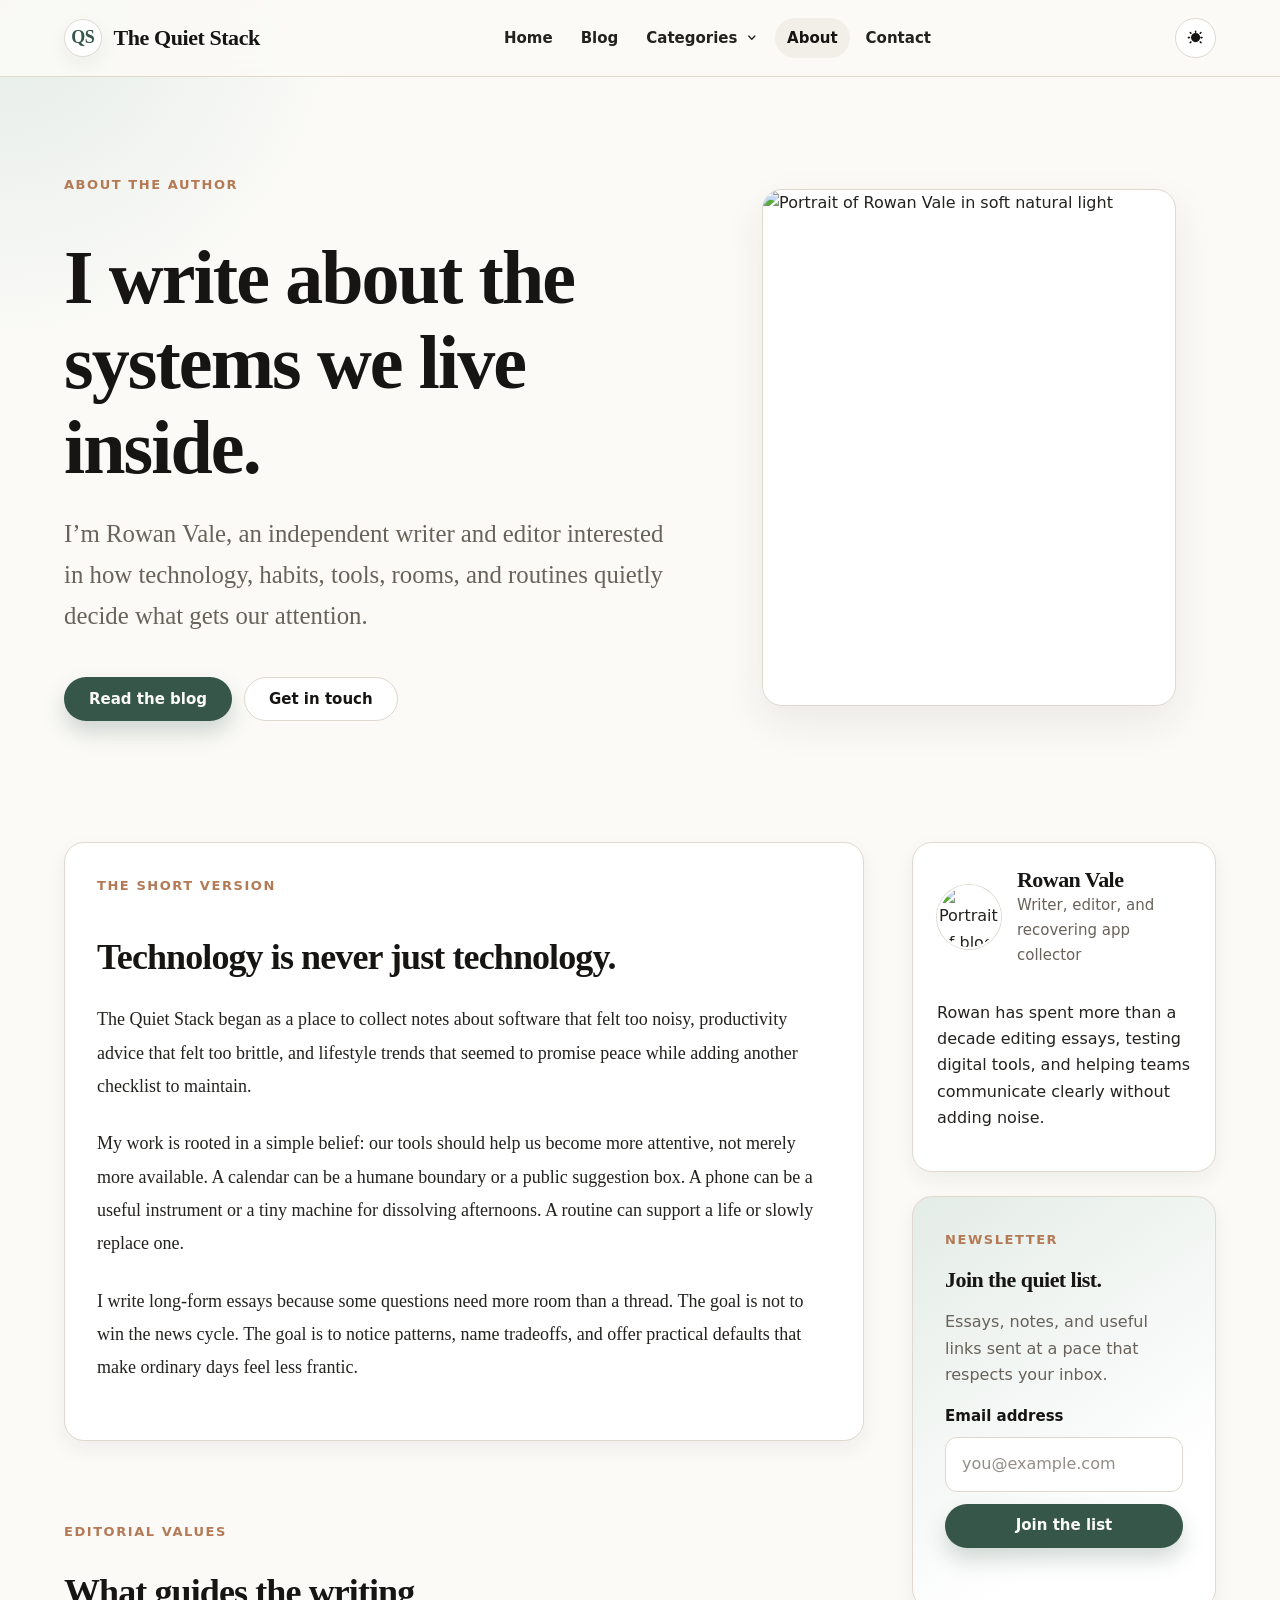
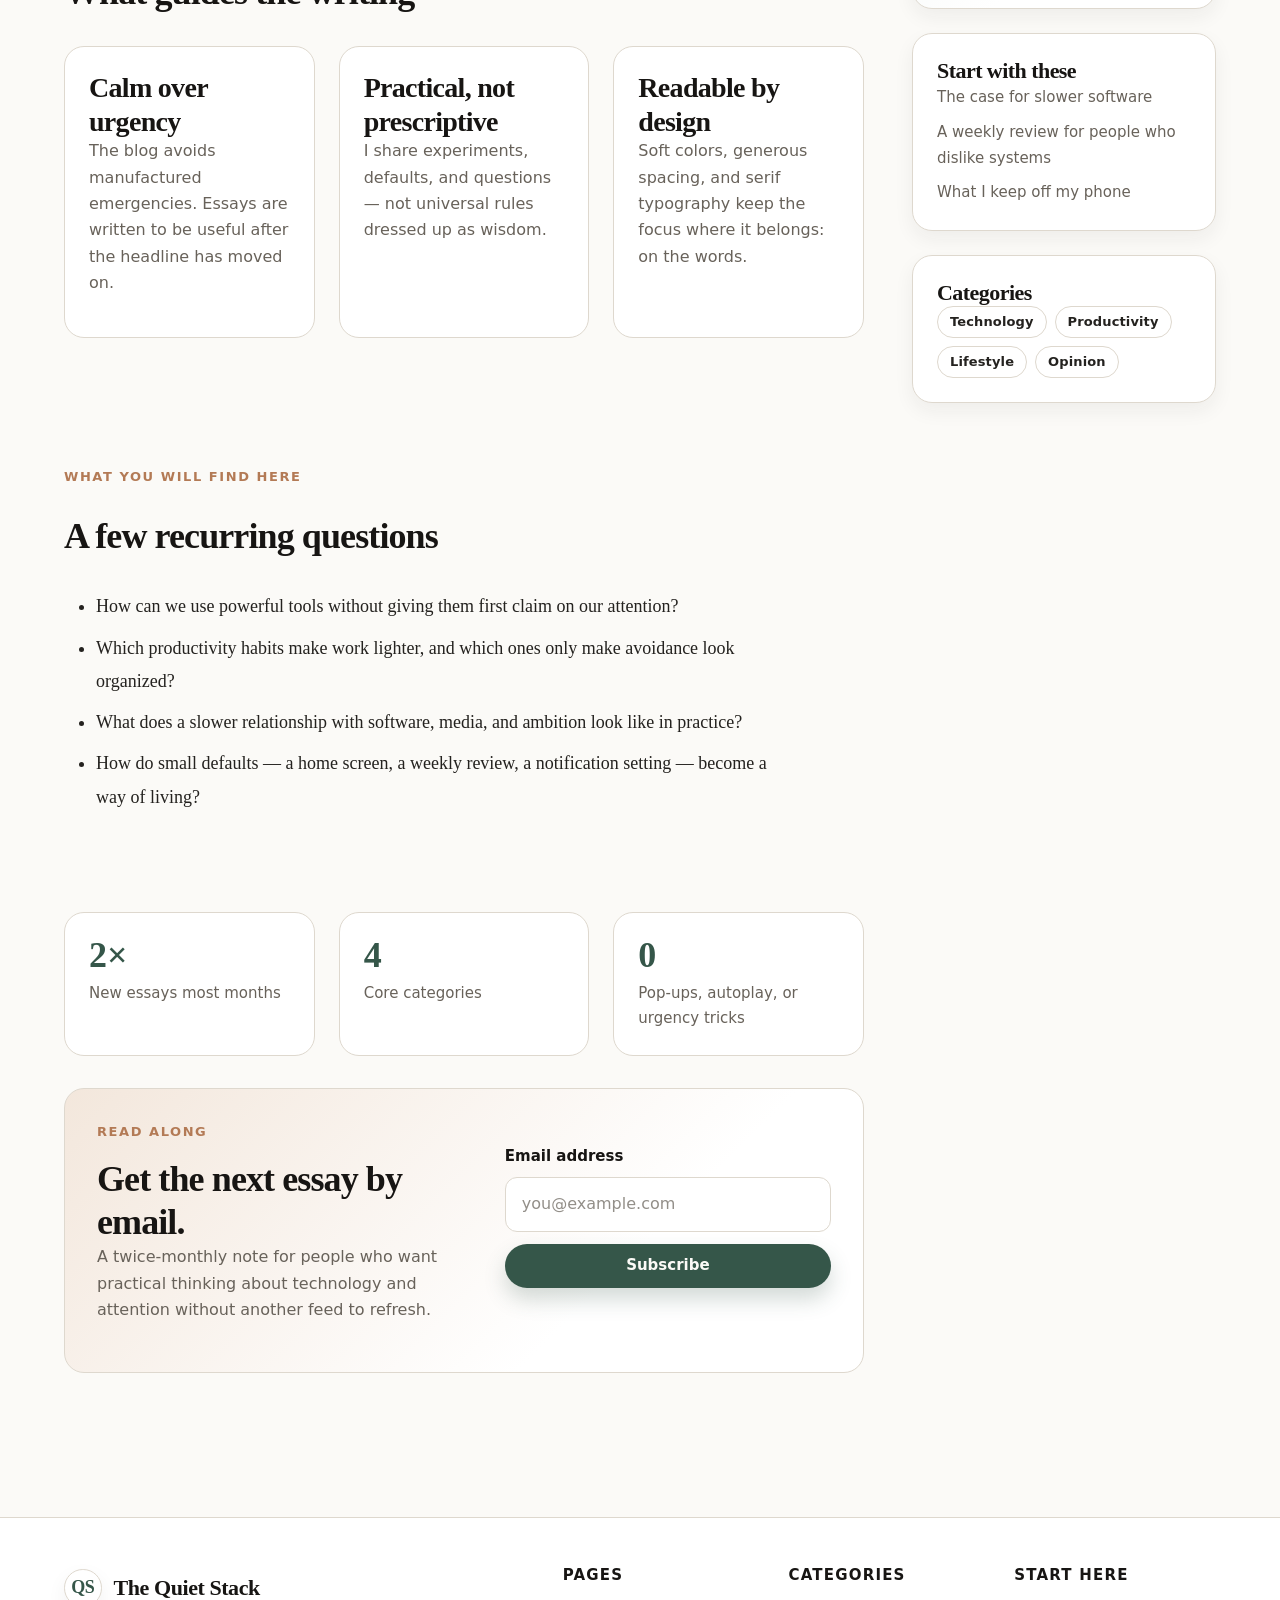
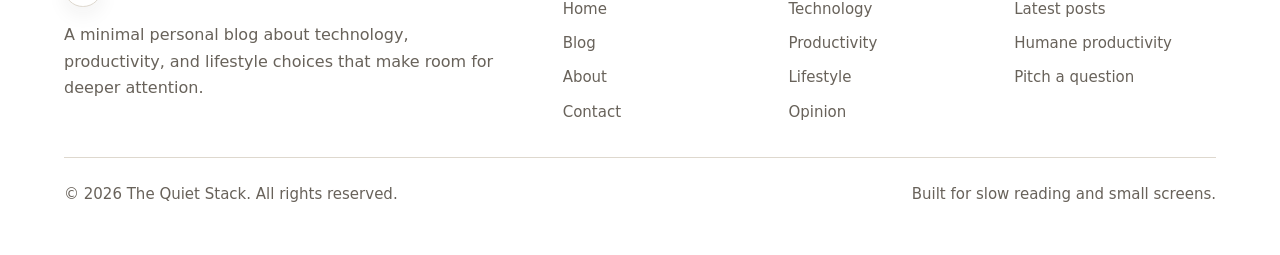
==== about.html @ f2ced1a9 "Generate site via Klar (6 files)" ====
<!DOCTYPE html>
<html lang="en">
<head>
  <meta charset="utf-8">
  <meta name="viewport" content="width=device-width, initial-scale=1">
  <title>About — The Quiet Stack</title>
  <meta name="description" content="Meet Rowan Vale, the writer behind The Quiet Stack, a personal blog about calm technology, humane productivity, and intentional living.">
  <link rel="stylesheet" href="/style.css">
  <script src="/script.js" defer></script>
</head>
<body>
  <a class="skip-link" href="#main">Skip to main content</a>

  <header class="site-header">
    <div class="header-inner">
      <a class="site-brand" href="index.html" aria-label="The Quiet Stack home">
        <span class="brand-mark" aria-hidden="true">QS</span>
        <span>The Quiet Stack</span>
      </a>

      <nav class="site-nav" id="site-nav" aria-label="Primary navigation">
        <ul class="nav-list">
          <li><a class="nav-link" href="index.html">Home</a></li>
          <li><a class="nav-link" href="blog.html">Blog</a></li>
          <li class="dropdown">
            <button class="dropdown-toggle" type="button" aria-expanded="false" aria-controls="categories-menu" data-dropdown-toggle>
              Categories
              <svg class="dropdown-icon" viewBox="0 0 20 20" aria-hidden="true">
                <path d="M5.5 7.5 10 12l4.5-4.5" fill="none" stroke="currentColor" stroke-width="2" stroke-linecap="round" stroke-linejoin="round"></path>
              </svg>
            </button>
            <ul class="dropdown-menu" id="categories-menu" hidden>
              <li><a href="blog.html?category=technology">Technology</a></li>
              <li><a href="blog.html?category=productivity">Productivity</a></li>
              <li><a href="blog.html?category=lifestyle">Lifestyle</a></li>
              <li><a href="blog.html?category=opinion">Opinion</a></li>
            </ul>
          </li>
          <li><a class="nav-link" href="about.html" aria-current="page">About</a></li>
          <li><a class="nav-link" href="contact.html">Contact</a></li>
        </ul>
      </nav>

      <div class="header-actions">
        <button class="theme-toggle" type="button" aria-label="Toggle dark theme" data-theme-toggle>
          <svg viewBox="0 0 24 24" aria-hidden="true">
            <path d="M12 3a1 1 0 0 1 1 1v1.25a1 1 0 1 1-2 0V4a1 1 0 0 1 1-1Zm0 14.75a5.75 5.75 0 1 0 0-11.5 5.75 5.75 0 0 0 0 11.5Zm8-6.75a1 1 0 0 1 1 1 1 1 0 0 1-1 1h-1.25a1 1 0 1 1 0-2H20ZM5.25 12a1 1 0 0 1-1 1H3a1 1 0 1 1 0-2h1.25a1 1 0 0 1 1 1Zm12.78-7.03a1 1 0 0 1 1.41 1.41l-.88.89a1 1 0 0 1-1.42-1.42l.89-.88ZM6.86 16.73a1 1 0 0 1 0 1.42l-.89.88a1 1 0 0 1-1.41-1.41l.88-.89a1 1 0 0 1 1.42 0Zm12.58.89a1 1 0 0 1-1.41 1.41l-.89-.88a1 1 0 0 1 1.42-1.42l.88.89ZM5.97 4.97l.89.88a1 1 0 0 1-1.42 1.42l-.88-.89a1 1 0 0 1 1.41-1.41Z" fill="currentColor"></path>
          </svg>
        </button>
        <button class="menu-toggle" type="button" aria-label="Open navigation menu" aria-controls="site-nav" aria-expanded="false" data-menu-toggle>
          <svg viewBox="0 0 24 24" aria-hidden="true">
            <path d="M4 7h16M4 12h16M4 17h16" fill="none" stroke="currentColor" stroke-width="2" stroke-linecap="round"></path>
          </svg>
        </button>
      </div>
    </div>
  </header>

  <main id="main">
    <section class="hero">
      <div class="container hero-grid">
        <div class="hero-content">
          <p class="eyebrow">About the author</p>
          <h1>I write about the systems we live inside.</h1>
          <p class="lede">I’m Rowan Vale, an independent writer and editor interested in how technology, habits, tools, rooms, and routines quietly decide what gets our attention.</p>
          <div class="hero-actions">
            <a class="btn btn-primary" href="blog.html">Read the blog</a>
            <a class="btn btn-secondary" href="contact.html">Get in touch</a>
          </div>
        </div>

        <figure class="about-portrait">
          <img src="https://images.unsplash.com/photo-1500648767791-00dcc994a43e?auto=format&fit=crop&w=900&q=80" alt="Portrait of Rowan Vale in soft natural light">
        </figure>
      </div>
    </section>

    <section class="section">
      <div class="container layout-with-sidebar">
        <div class="content-stack">
          <article class="featured-article">
            <p class="section-eyebrow">The short version</p>
            <h2>Technology is never just technology.</h2>
            <div class="article-body">
              <p>The Quiet Stack began as a place to collect notes about software that felt too noisy, productivity advice that felt too brittle, and lifestyle trends that seemed to promise peace while adding another checklist to maintain.</p>
              <p>My work is rooted in a simple belief: our tools should help us become more attentive, not merely more available. A calendar can be a humane boundary or a public suggestion box. A phone can be a useful instrument or a tiny machine for dissolving afternoons. A routine can support a life or slowly replace one.</p>
              <p>I write long-form essays because some questions need more room than a thread. The goal is not to win the news cycle. The goal is to notice patterns, name tradeoffs, and offer practical defaults that make ordinary days feel less frantic.</p>
            </div>
          </article>

          <section class="section" aria-labelledby="values-title">
            <div class="section-header">
              <p class="section-eyebrow">Editorial values</p>
              <h2 id="values-title">What guides the writing</h2>
            </div>

            <div class="values-grid">
              <article class="value-card">
                <h3>Calm over urgency</h3>
                <p class="muted">The blog avoids manufactured emergencies. Essays are written to be useful after the headline has moved on.</p>
              </article>

              <article class="value-card">
                <h3>Practical, not prescriptive</h3>
                <p class="muted">I share experiments, defaults, and questions — not universal rules dressed up as wisdom.</p>
              </article>

              <article class="value-card">
                <h3>Readable by design</h3>
                <p class="muted">Soft colors, generous spacing, and serif typography keep the focus where it belongs: on the words.</p>
              </article>
            </div>
          </section>

          <section class="section" aria-labelledby="topics-title">
            <div class="section-header">
              <p class="section-eyebrow">What you will find here</p>
              <h2 id="topics-title">A few recurring questions</h2>
            </div>

            <div class="prose">
              <ul>
                <li>How can we use powerful tools without giving them first claim on our attention?</li>
                <li>Which productivity habits make work lighter, and which ones only make avoidance look organized?</li>
                <li>What does a slower relationship with software, media, and ambition look like in practice?</li>
                <li>How do small defaults — a home screen, a weekly review, a notification setting — become a way of living?</li>
              </ul>
            </div>
          </section>

          <section class="stats-grid" aria-label="Blog statistics">
            <article class="stat-card">
              <div class="stat-number">2×</div>
              <p class="stat-label">New essays most months</p>
            </article>
            <article class="stat-card">
              <div class="stat-number">4</div>
              <p class="stat-label">Core categories</p>
            </article>
            <article class="stat-card">
              <div class="stat-number">0</div>
              <p class="stat-label">Pop-ups, autoplay, or urgency tricks</p>
            </article>
          </section>

          <section class="newsletter-inline" aria-labelledby="about-newsletter-title">
            <div>
              <p class="section-eyebrow">Read along</p>
              <h2 id="about-newsletter-title">Get the next essay by email.</h2>
              <p class="muted">A twice-monthly note for people who want practical thinking about technology and attention without another feed to refresh.</p>
            </div>
            <form class="newsletter-form" data-newsletter-form>
              <div class="form-field">
                <label for="about-email">Email address</label>
                <input id="about-email" name="email" type="email" autocomplete="email" placeholder="you@example.com" required>
              </div>
              <button class="btn btn-primary" type="submit">Subscribe</button>
              <p class="form-status" role="status" aria-live="polite"></p>
            </form>
          </section>
        </div>

        <aside class="sidebar" aria-label="About sidebar">
          <section class="author-card" aria-labelledby="author-title">
            <div class="author-profile">
              <img class="author-avatar" src="https://images.unsplash.com/photo-1500648767791-00dcc994a43e?auto=format&fit=crop&w=240&q=80" alt="Portrait of blog author Rowan Vale">
              <div>
                <h2 class="author-name" id="author-title">Rowan Vale</h2>
                <p class="author-role">Writer, editor, and recovering app collector</p>
              </div>
            </div>
            <p>Rowan has spent more than a decade editing essays, testing digital tools, and helping teams communicate clearly without adding noise.</p>
          </section>

          <section class="newsletter-card prominent" aria-labelledby="sidebar-newsletter-title">
            <p class="section-eyebrow">Newsletter</p>
            <h2 id="sidebar-newsletter-title">Join the quiet list.</h2>
            <p class="muted">Essays, notes, and useful links sent at a pace that respects your inbox.</p>
            <form class="newsletter-form" data-newsletter-form>
              <div class="form-field">
                <label for="sidebar-email">Email address</label>
                <input id="sidebar-email" name="email" type="email" autocomplete="email" placeholder="you@example.com" required>
              </div>
              <button class="btn btn-primary" type="submit">Join the list</button>
              <p class="form-status" role="status" aria-live="polite"></p>
            </form>
          </section>

          <section class="sidebar-card" aria-labelledby="start-title">
            <h2 id="start-title">Start with these</h2>
            <ul class="footer-list">
              <li><a href="blog.html?category=technology">The case for slower software</a></li>
              <li><a href="blog.html?category=productivity">A weekly review for people who dislike systems</a></li>
              <li><a href="blog.html?category=lifestyle">What I keep off my phone</a></li>
            </ul>
          </section>

          <section class="sidebar-card" aria-labelledby="categories-title">
            <h2 id="categories-title">Categories</h2>
            <ul class="category-list">
              <li><a class="category-pill" href="blog.html?category=technology">Technology</a></li>
              <li><a class="category-pill" href="blog.html?category=productivity">Productivity</a></li>
              <li><a class="category-pill" href="blog.html?category=lifestyle">Lifestyle</a></li>
              <li><a class="category-pill" href="blog.html?category=opinion">Opinion</a></li>
            </ul>
          </section>
        </aside>
      </div>
    </section>
  </main>

  <footer class="site-footer">
    <div class="footer-inner">
      <div class="footer-brand">
        <a class="site-brand" href="index.html">
          <span class="brand-mark" aria-hidden="true">QS</span>
          <span>The Quiet Stack</span>
        </a>
        <p>A minimal personal blog about technology, productivity, and lifestyle choices that make room for deeper attention.</p>
      </div>

      <div class="footer-columns">
        <section class="footer-column" aria-labelledby="footer-pages">
          <h2 id="footer-pages">Pages</h2>
          <ul class="footer-list">
            <li><a href="index.html">Home</a></li>
            <li><a href="blog.html">Blog</a></li>
            <li><a href="about.html">About</a></li>
            <li><a href="contact.html">Contact</a></li>
          </ul>
        </section>

        <section class="footer-column" aria-labelledby="footer-categories">
          <h2 id="footer-categories">Categories</h2>
          <ul class="footer-list">
            <li><a href="blog.html?category=technology">Technology</a></li>
            <li><a href="blog.html?category=productivity">Productivity</a></li>
            <li><a href="blog.html?category=lifestyle">Lifestyle</a></li>
            <li><a href="blog.html?category=opinion">Opinion</a></li>
          </ul>
        </section>

        <section class="footer-column" aria-labelledby="footer-start">
          <h2 id="footer-start">Start here</h2>
          <ul class="footer-list">
            <li><a href="blog.html">Latest posts</a></li>
            <li><a href="blog.html?category=productivity">Humane productivity</a></li>
            <li><a href="contact.html">Pitch a question</a></li>
          </ul>
        </section>
      </div>

      <div class="footer-bottom">
        <span>&copy; 2026 The Quiet Stack. All rights reserved.</span>
        <span>Built for slow reading and small screens.</span>
      </div>
    </div>
  </footer>
</body>
</html>
---- style.css ----
/*
Assumptions:
- The brief requests Home, Blog, Contact and a navigation item for About, so an About page is included.
- No separate post-detail pages were requested; post-like article sections, author bios, social sharing controls, tags, and newsletter prompts are styled for previews/featured articles within the generated pages.
- Brand direction is interpreted as calm editorial minimalism: warm neutrals, ink-like text, serif-led reading typography, and subtle sage accents.
*/

:root {
  --color-bg: #fbfaf7;
  --color-surface: #ffffff;
  --color-surface-muted: #f2efe8;
  --color-text: #24221f;
  --color-text-muted: #68625a;
  --color-heading: #171513;
  --color-border: #ded8ce;
  --color-primary: #557568;
  --color-primary-strong: #355649;
  --color-primary-soft: #e4ece7;
  --color-accent: #b37a55;
  --color-accent-soft: #f3e7dc;
  --color-danger: #9d3f35;
  --color-focus: #244f92;

  --shadow-soft: 0 1rem 2.5rem rgb(36 34 31 / 0.08);
  --shadow-card: 0 0.5rem 1.25rem rgb(36 34 31 / 0.06);

  --font-serif: Georgia, "Times New Roman", Times, serif;
  --font-sans: Inter, ui-sans-serif, system-ui, -apple-system, BlinkMacSystemFont, "Segoe UI", sans-serif;

  --font-size-xs: 0.8125rem;
  --font-size-sm: 0.9375rem;
  --font-size-base: 1rem;
  --font-size-md: 1.125rem;
  --font-size-lg: 1.375rem;
  --font-size-xl: 1.75rem;
  --font-size-2xl: 2.25rem;
  --font-size-3xl: clamp(2.5rem, 7vw, 4.75rem);

  --line-tight: 1.12;
  --line-heading: 1.2;
  --line-base: 1.65;
  --line-loose: 1.85;

  --space-2xs: 0.25rem;
  --space-xs: 0.5rem;
  --space-sm: 0.75rem;
  --space-md: 1rem;
  --space-lg: 1.5rem;
  --space-xl: 2rem;
  --space-2xl: 3rem;
  --space-3xl: 4.5rem;
  --space-4xl: 6rem;

  --radius-sm: 0.375rem;
  --radius-md: 0.75rem;
  --radius-lg: 1.25rem;
  --radius-pill: 999rem;

  --container: 72rem;
  --container-narrow: 46rem;
  --sidebar: 19rem;
  --header-height: 4.75rem;

  color-scheme: light;
}

[data-theme="dark"] {
  --color-bg: #151412;
  --color-surface: #201e1b;
  --color-surface-muted: #2a2723;
  --color-text: #eee8df;
  --color-text-muted: #bbb1a4;
  --color-heading: #fff9ef;
  --color-border: #464038;
  --color-primary: #9cc3b3;
  --color-primary-strong: #c1dbd0;
  --color-primary-soft: #263832;
  --color-accent: #e0aa7f;
  --color-accent-soft: #3d3027;
  --color-danger: #f0a29a;
  --color-focus: #9fc6ff;

  --shadow-soft: 0 1rem 2.5rem rgb(0 0 0 / 0.28);
  --shadow-card: 0 0.5rem 1.25rem rgb(0 0 0 / 0.22);

  color-scheme: dark;
}

*,
*::before,
*::after {
  box-sizing: border-box;
}

html {
  min-height: 100%;
  scroll-behavior: smooth;
}

body {
  min-height: 100%;
  margin: 0;
  background:
    radial-gradient(circle at top left, var(--color-primary-soft), transparent 22rem),
    var(--color-bg);
  color: var(--color-text);
  font-family: var(--font-sans);
  font-size: var(--font-size-base);
  line-height: var(--line-base);
  text-rendering: optimizeLegibility;
}

body.nav-open {
  overflow: hidden;
}

img,
svg {
  display: block;
  max-width: 100%;
}

img {
  height: auto;
}

button,
input,
select,
textarea {
  font: inherit;
}

button {
  cursor: pointer;
}

a {
  color: var(--color-primary-strong);
  text-decoration-thickness: 0.08em;
  text-underline-offset: 0.18em;
  transition:
    color 160ms ease,
    background-color 160ms ease,
    border-color 160ms ease,
    transform 160ms ease;
}

a:hover {
  color: var(--color-accent);
}

p {
  margin: 0 0 var(--space-md);
}

h1,
h2,
h3,
h4 {
  margin: 0;
  color: var(--color-heading);
  font-family: var(--font-serif);
  font-weight: 700;
  line-height: var(--line-heading);
  letter-spacing: -0.025em;
}

h1 {
  font-size: var(--font-size-3xl);
  line-height: var(--line-tight);
}

h2 {
  font-size: var(--font-size-2xl);
}

h3 {
  font-size: var(--font-size-xl);
}

h4 {
  font-size: var(--font-size-lg);
}

ul,
ol {
  margin-top: 0;
}

::selection {
  background: var(--color-accent-soft);
  color: var(--color-heading);
}

:focus-visible {
  outline: 0.18rem solid var(--color-focus);
  outline-offset: 0.18rem;
}

.skip-link {
  position: fixed;
  top: var(--space-sm);
  left: var(--space-sm);
  z-index: 100;
  padding: var(--space-sm) var(--space-md);
  border-radius: var(--radius-pill);
  background: var(--color-heading);
  color: var(--color-bg);
  transform: translateY(-150%);
}

.skip-link:focus {
  transform: translateY(0);
}

.site-header {
  position: sticky;
  top: 0;
  z-index: 50;
  min-height: var(--header-height);
  border-bottom: 0.0625rem solid var(--color-border);
  background: color-mix(in srgb, var(--color-bg) 90%, transparent);
  backdrop-filter: blur(1rem);
}

.header-inner {
  display: flex;
  align-items: center;
  justify-content: space-between;
  width: min(100% - var(--space-xl), var(--container));
  min-height: var(--header-height);
  margin-inline: auto;
  gap: var(--space-md);
}

.site-brand {
  display: inline-flex;
  align-items: center;
  gap: var(--space-sm);
  color: var(--color-heading);
  font-family: var(--font-serif);
  font-size: var(--font-size-lg);
  font-weight: 700;
  letter-spacing: -0.02em;
  text-decoration: none;
}

.brand-mark {
  display: inline-grid;
  width: 2.35rem;
  height: 2.35rem;
  place-items: center;
  border: 0.0625rem solid var(--color-border);
  border-radius: 50%;
  background: var(--color-surface);
  color: var(--color-primary-strong);
  font-family: var(--font-serif);
  font-size: var(--font-size-md);
  box-shadow: var(--shadow-card);
}

.site-nav {
  display: flex;
  align-items: center;
  gap: var(--space-sm);
}

.nav-list {
  display: flex;
  align-items: center;
  gap: var(--space-2xs);
  padding: 0;
  margin: 0;
  list-style: none;
}

.nav-link,
.dropdown-toggle,
.theme-toggle,
.menu-toggle {
  display: inline-flex;
  align-items: center;
  justify-content: center;
  gap: var(--space-xs);
  min-height: 2.5rem;
  border: 0;
  border-radius: var(--radius-pill);
  background: transparent;
  color: var(--color-text);
  font-family: var(--font-sans);
  font-size: var(--font-size-sm);
  font-weight: 650;
  text-decoration: none;
}

.nav-link,
.dropdown-toggle {
  padding: var(--space-xs) var(--space-sm);
}

.nav-link:hover,
.nav-link[aria-current="page"],
.dropdown-toggle:hover,
.dropdown-toggle[aria-expanded="true"] {
  background: var(--color-surface-muted);
  color: var(--color-heading);
}

.dropdown {
  position: relative;
}

.dropdown-icon {
  width: 0.85rem;
  height: 0.85rem;
  transition: transform 160ms ease;
}

.dropdown-toggle[aria-expanded="true"] .dropdown-icon {
  transform: rotate(180deg);
}

.dropdown-menu {
  position: absolute;
  top: calc(100% + var(--space-xs));
  right: 0;
  min-width: 13rem;
  padding: var(--space-xs);
  margin: 0;
  border: 0.0625rem solid var(--color-border);
  border-radius: var(--radius-md);
  background: var(--color-surface);
  box-shadow: var(--shadow-soft);
  list-style: none;
}

.dropdown-menu[hidden] {
  display: none;
}

.dropdown-menu a {
  display: block;
  padding: var(--space-sm) var(--space-md);
  border-radius: var(--radius-sm);
  color: var(--color-text);
  font-size: var(--font-size-sm);
  font-weight: 650;
  text-decoration: none;
}

.dropdown-menu a:hover {
  background: var(--color-surface-muted);
  color: var(--color-heading);
}

.header-actions {
  display: flex;
  align-items: center;
  gap: var(--space-xs);
}

.theme-toggle,
.menu-toggle {
  width: 2.55rem;
  height: 2.55rem;
  border: 0.0625rem solid var(--color-border);
  background: var(--color-surface);
  color: var(--color-heading);
}

.theme-toggle:hover,
.menu-toggle:hover {
  background: var(--color-surface-muted);
}

.theme-toggle svg,
.menu-toggle svg {
  width: 1.2rem;
  height: 1.2rem;
}

.menu-toggle {
  display: none;
}

.container,
.section-inner {
  width: min(100% - var(--space-xl), var(--container));
  margin-inline: auto;
}

.container-narrow {
  width: min(100% - var(--space-xl), var(--container-narrow));
  margin-inline: auto;
}

main {
  padding-block: var(--space-2xl) var(--space-4xl);
}

.section {
  padding-block: var(--space-2xl);
}

.section-header {
  display: grid;
  gap: var(--space-sm);
  max-width: 42rem;
  margin-bottom: var(--space-xl);
}

.section-eyebrow,
.eyebrow {
  color: var(--color-accent);
  font-size: var(--font-size-xs);
  font-weight: 800;
  letter-spacing: 0.12em;
  text-transform: uppercase;
}

.lede {
  color: var(--color-text-muted);
  font-family: var(--font-serif);
  font-size: clamp(1.18rem, 3vw, 1.55rem);
  line-height: var(--line-base);
}

.muted {
  color: var(--color-text-muted);
}

.hero {
  padding-block: var(--space-2xl) var(--space-3xl);
}

.hero-grid {
  display: grid;
  gap: var(--space-2xl);
  align-items: center;
}

.hero-content {
  display: grid;
  gap: var(--space-lg);
}

.hero-actions {
  display: flex;
  flex-wrap: wrap;
  gap: var(--space-sm);
}

.hero-note {
  max-width: 34rem;
  color: var(--color-text-muted);
  font-size: var(--font-size-sm);
}

.hero-card {
  overflow: hidden;
  border: 0.0625rem solid var(--color-border);
  border-radius: var(--radius-lg);
  background: var(--color-surface);
  box-shadow: var(--shadow-soft);
}

.hero-card img {
  width: 100%;
  aspect-ratio: 4 / 3;
  object-fit: cover;
}

.hero-card-body {
  display: grid;
  gap: var(--space-sm);
  padding: var(--space-lg);
}

.layout-with-sidebar {
  display: grid;
  gap: var(--space-2xl);
  align-items: start;
}

.content-stack {
  display: grid;
  gap: var(--space-xl);
}

.sidebar {
  display: grid;
  gap: var(--space-lg);
}

.sidebar-card,
.newsletter-card,
.author-card,
.contact-card,
.info-card {
  border: 0.0625rem solid var(--color-border);
  border-radius: var(--radius-lg);
  background: var(--color-surface);
  box-shadow: var(--shadow-card);
}

.sidebar-card,
.newsletter-card,
.author-card,
.contact-card,
.info-card {
  padding: var(--space-lg);
}

.sidebar-card h2,
.newsletter-card h2,
.author-card h2,
.contact-card h2,
.info-card h2 {
  font-size: var(--font-size-lg);
}

.sidebar-card h3,
.newsletter-card h3,
.author-card h3 {
  font-size: var(--font-size-lg);
}

.sidebar-card > * + *,
.newsletter-card > * + *,
.author-card > * + *,
.contact-card > * + *,
.info-card > * + * {
  margin-top: var(--space-md);
}

.btn {
  display: inline-flex;
  align-items: center;
  justify-content: center;
  gap: var(--space-xs);
  min-height: 2.75rem;
  padding: var(--space-sm) var(--space-lg);
  border: 0.0625rem solid transparent;
  border-radius: var(--radius-pill);
  font-size: var(--font-size-sm);
  font-weight: 800;
  line-height: 1;
  text-decoration: none;
  transition:
    transform 160ms ease,
    box-shadow 160ms ease,
    background-color 160ms ease,
    border-color 160ms ease;
}

.btn:hover {
  transform: translateY(-0.08rem);
}

.btn-primary {
  background: var(--color-primary-strong);
  color: var(--color-bg);
  box-shadow: 0 0.7rem 1.3rem color-mix(in srgb, var(--color-primary-strong) 22%, transparent);
}

.btn-primary:hover {
  background: var(--color-heading);
  color: var(--color-bg);
}

.btn-secondary {
  border-color: var(--color-border);
  background: var(--color-surface);
  color: var(--color-heading);
}

.btn-secondary:hover {
  background: var(--color-surface-muted);
  color: var(--color-heading);
}

.btn-text {
  min-height: auto;
  padding: 0;
  border-radius: 0;
  color: var(--color-primary-strong);
  text-decoration: underline;
  text-decoration-thickness: 0.08em;
  text-underline-offset: 0.2em;
}

.btn-text:hover {
  transform: none;
  color: var(--color-accent);
}

.post-grid {
  display: grid;
  gap: var(--space-lg);
}

.post-list {
  display: grid;
  gap: var(--space-lg);
}

.post-card {
  display: grid;
  overflow: hidden;
  border: 0.0625rem solid var(--color-border);
  border-radius: var(--radius-lg);
  background: var(--color-surface);
  box-shadow: var(--shadow-card);
}

.post-card:hover {
  border-color: color-mix(in srgb, var(--color-primary) 55%, var(--color-border));
}

.post-card-image {
  width: 100%;
  aspect-ratio: 16 / 10;
  object-fit: cover;
  background: var(--color-surface-muted);
}

.post-card-body {
  display: grid;
  gap: var(--space-md);
  padding: var(--space-lg);
}

.post-card-title a {
  color: var(--color-heading);
  text-decoration: none;
}

.post-card-title a:hover {
  color: var(--color-primary-strong);
}

.post-card-excerpt {
  color: var(--color-text-muted);
}

.post-meta {
  display: flex;
  flex-wrap: wrap;
  align-items: center;
  gap: var(--space-xs) var(--space-sm);
  color: var(--color-text-muted);
  font-size: var(--font-size-sm);
}

.post-meta span + span::before {
  content: "•";
  margin-right: var(--space-sm);
  color: var(--color-border);
}

.tag-list,
.category-list {
  display: flex;
  flex-wrap: wrap;
  gap: var(--space-xs);
  padding: 0;
  margin: 0;
  list-style: none;
}

.tag,
.category-pill,
.filter-button {
  display: inline-flex;
  align-items: center;
  min-height: 2rem;
  padding: var(--space-2xs) var(--space-sm);
  border: 0.0625rem solid var(--color-border);
  border-radius: var(--radius-pill);
  background: var(--color-surface);
  color: var(--color-text);
  font-size: var(--font-size-xs);
  font-weight: 800;
  letter-spacing: 0.01em;
  text-decoration: none;
}

.tag:hover,
.category-pill:hover,
.filter-button:hover,
.filter-button.is-active {
  border-color: var(--color-primary);
  background: var(--color-primary-soft);
  color: var(--color-primary-strong);
}

.filter-button {
  cursor: pointer;
}

.filters {
  display: grid;
  gap: var(--space-md);
  padding: var(--space-md);
  border: 0.0625rem solid var(--color-border);
  border-radius: var(--radius-lg);
  background: var(--color-surface);
}

.filter-heading {
  color: var(--color-heading);
  font-size: var(--font-size-sm);
  font-weight: 800;
}

.search-form,
.newsletter-form,
.contact-form {
  display: grid;
  gap: var(--space-sm);
}

.search-row {
  display: flex;
  gap: var(--space-sm);
}

.form-field {
  display: grid;
  gap: var(--space-xs);
}

label,
.label {
  color: var(--color-heading);
  font-size: var(--font-size-sm);
  font-weight: 800;
}

input,
textarea,
select {
  width: 100%;
  border: 0.0625rem solid var(--color-border);
  border-radius: var(--radius-md);
  background: var(--color-surface);
  color: var(--color-text);
  padding: 0.82rem var(--space-md);
}

textarea {
  min-height: 10rem;
  resize: vertical;
}

input::placeholder,
textarea::placeholder {
  color: color-mix(in srgb, var(--color-text-muted) 72%, transparent);
}

input:focus,
textarea:focus,
select:focus {
  border-color: var(--color-primary);
  outline: none;
  box-shadow: 0 0 0 0.18rem color-mix(in srgb, var(--color-primary) 24%, transparent);
}

.form-note,
.form-status,
.search-status {
  color: var(--color-text-muted);
  font-size: var(--font-size-sm);
}

.form-status.is-success {
  color: var(--color-primary-strong);
}

.form-status.is-error {
  color: var(--color-danger);
}

.newsletter-card {
  background:
    linear-gradient(145deg, var(--color-primary-soft), transparent 75%),
    var(--color-surface);
}

.newsletter-card.prominent {
  padding: var(--space-xl);
}

.newsletter-inline {
  display: grid;
  gap: var(--space-lg);
  padding: var(--space-xl);
  border: 0.0625rem solid var(--color-border);
  border-radius: var(--radius-lg);
  background:
    linear-gradient(135deg, var(--color-accent-soft), transparent 68%),
    var(--color-surface);
}

.author-card {
  display: grid;
  gap: var(--space-md);
}

.author-profile {
  display: flex;
  gap: var(--space-md);
  align-items: center;
}

.author-avatar {
  flex: 0 0 auto;
  width: 4rem;
  height: 4rem;
  border: 0.18rem solid var(--color-surface);
  border-radius: 50%;
  object-fit: cover;
  box-shadow: 0 0 0 0.0625rem var(--color-border);
}

.author-name {
  margin: 0;
  color: var(--color-heading);
  font-family: var(--font-serif);
  font-size: var(--font-size-lg);
  font-weight: 700;
  line-height: var(--line-heading);
}

.author-role {
  margin: 0;
  color: var(--color-text-muted);
  font-size: var(--font-size-sm);
}

.social-share {
  display: flex;
  flex-wrap: wrap;
  gap: var(--space-xs);
  align-items: center;
}

.social-share-title {
  color: var(--color-heading);
  font-size: var(--font-size-sm);
  font-weight: 800;
}

.share-button {
  display: inline-flex;
  align-items: center;
  justify-content: center;
  gap: var(--space-xs);
  min-height: 2.25rem;
  padding: var(--space-xs) var(--space-sm);
  border: 0.0625rem solid var(--color-border);
  border-radius: var(--radius-pill);
  background: var(--color-surface);
  color: var(--color-text);
  font-size: var(--font-size-xs);
  font-weight: 800;
  text-decoration: none;
}

.share-button:hover {
  border-color: var(--color-primary);
  background: var(--color-primary-soft);
  color: var(--color-primary-strong);
}

.featured-article,
.longform-preview {
  display: grid;
  gap: var(--space-lg);
  padding: var(--space-xl);
  border: 0.0625rem solid var(--color-border);
  border-radius: var(--radius-lg);
  background: var(--color-surface);
  box-shadow: var(--shadow-card);
}

.article-body {
  color: var(--color-text);
  font-family: var(--font-serif);
  font-size: var(--font-size-md);
  line-height: var(--line-loose);
}

.article-body p {
  margin-bottom: var(--space-lg);
}

.article-body blockquote {
  margin: var(--space-xl) 0;
  padding: var(--space-md) var(--space-lg);
  border-left: 0.25rem solid var(--color-primary);
  background: var(--color-surface-muted);
  color: var(--color-heading);
  font-size: var(--font-size-lg);
  font-style: italic;
}

.article-footer {
  display: grid;
  gap: var(--space-lg);
  padding-top: var(--space-lg);
  border-top: 0.0625rem solid var(--color-border);
}

.about-portrait {
  overflow: hidden;
  border: 0.0625rem solid var(--color-border);
  border-radius: var(--radius-lg);
  background: var(--color-surface);
  box-shadow: var(--shadow-soft);
}

.about-portrait img {
  width: 100%;
  aspect-ratio: 4 / 5;
  object-fit: cover;
}

.values-grid,
.contact-grid,
.stats-grid {
  display: grid;
  gap: var(--space-lg);
}

.value-card,
.stat-card {
  padding: var(--space-lg);
  border: 0.0625rem solid var(--color-border);
  border-radius: var(--radius-lg);
  background: var(--color-surface);
}

.stat-number {
  color: var(--color-primary-strong);
  font-family: var(--font-serif);
  font-size: var(--font-size-2xl);
  font-weight: 700;
  line-height: 1;
}

.stat-label {
  margin: var(--space-xs) 0 0;
  color: var(--color-text-muted);
  font-size: var(--font-size-sm);
}

.contact-methods {
  display: grid;
  gap: var(--space-md);
  padding: 0;
  margin: 0;
  list-style: none;
}

.contact-method {
  display: flex;
  gap: var(--space-sm);
  align-items: flex-start;
}

.contact-icon {
  display: inline-grid;
  flex: 0 0 auto;
  width: 2.4rem;
  height: 2.4rem;
  place-items: center;
  border-radius: 50%;
  background: var(--color-primary-soft);
  color: var(--color-primary-strong);
}

.contact-icon svg {
  width: 1.15rem;
  height: 1.15rem;
}

.empty-state {
  display: none;
  padding: var(--space-xl);
  border: 0.0625rem dashed var(--color-border);
  border-radius: var(--radius-lg);
  background: var(--color-surface);
  color: var(--color-text-muted);
  text-align: center;
}

.empty-state.is-visible {
  display: block;
}

.site-footer {
  border-top: 0.0625rem solid var(--color-border);
  background: var(--color-surface);
}

.footer-inner {
  display: grid;
  gap: var(--space-xl);
  width: min(100% - var(--space-xl), var(--container));
  margin-inline: auto;
  padding-block: var(--space-2xl);
}

.footer-brand {
  display: grid;
  gap: var(--space-sm);
  max-width: 28rem;
}

.footer-brand p {
  color: var(--color-text-muted);
}

.footer-columns {
  display: grid;
  gap: var(--space-lg);
}

.footer-column h2,
.footer-column h3 {
  margin-bottom: var(--space-sm);
  font-family: var(--font-sans);
  font-size: var(--font-size-sm);
  letter-spacing: 0.08em;
  text-transform: uppercase;
}

.footer-list {
  display: grid;
  gap: var(--space-xs);
  padding: 0;
  margin: 0;
  list-style: none;
}

.footer-list a {
  color: var(--color-text-muted);
  font-size: var(--font-size-sm);
  text-decoration: none;
}

.footer-list a:hover {
  color: var(--color-primary-strong);
}

.footer-bottom {
  display: flex;
  flex-wrap: wrap;
  justify-content: space-between;
  gap: var(--space-sm);
  padding-top: var(--space-lg);
  border-top: 0.0625rem solid var(--color-border);
  color: var(--color-text-muted);
  font-size: var(--font-size-sm);
}

.prose {
  max-width: var(--container-narrow);
  font-family: var(--font-serif);
  font-size: var(--font-size-md);
  line-height: var(--line-loose);
}

.prose > * + * {
  margin-top: var(--space-lg);
}

.prose ul,
.prose ol {
  padding-left: var(--space-xl);
}

.prose li + li {
  margin-top: var(--space-xs);
}

.divider {
  height: 0.0625rem;
  margin-block: var(--space-xl);
  background: var(--color-border);
}

.visually-hidden {
  position: absolute;
  width: 0.0625rem;
  height: 0.0625rem;
  padding: 0;
  margin: -0.0625rem;
  overflow: hidden;
  clip: rect(0 0 0 0);
  white-space: nowrap;
  border: 0;
}

.hide {
  display: none !important;
}

@media (min-width: 42rem) {
  .post-grid {
    grid-template-columns: repeat(2, minmax(0, 1fr));
  }

  .post-card.horizontal {
    grid-template-columns: minmax(14rem, 0.8fr) minmax(0, 1fr);
  }

  .post-card.horizontal .post-card-image {
    height: 100%;
    aspect-ratio: auto;
  }

  .newsletter-inline {
    grid-template-columns: minmax(0, 1fr) minmax(17rem, 0.85fr);
    align-items: center;
  }

  .values-grid,
  .stats-grid {
    grid-template-columns: repeat(3, minmax(0, 1fr));
  }

  .contact-grid {
    grid-template-columns: minmax(0, 1fr) minmax(18rem, 0.75fr);
  }

  .footer-columns {
    grid-template-columns: repeat(3, minmax(0, 1fr));
  }
}

@media (min-width: 58rem) {
  .hero-grid {
    grid-template-columns: minmax(0, 1.05fr) minmax(22rem, 0.85fr);
  }

  .layout-with-sidebar {
    grid-template-columns: minmax(0, 1fr) var(--sidebar);
  }

  .sidebar {
    position: sticky;
    top: calc(var(--header-height) + var(--space-lg));
  }

  .post-grid.three-columns {
    grid-template-columns: repeat(3, minmax(0, 1fr));
  }

  .footer-inner {
    grid-template-columns: minmax(18rem, 1fr) 1.4fr;
  }

  .footer-bottom {
    grid-column: 1 / -1;
  }
}

@media (max-width: 57.99rem) {
  .menu-toggle {
    display: inline-flex;
  }

  .site-nav {
    position: fixed;
    inset: var(--header-height) 0 auto 0;
    display: none;
    max-height: calc(100vh - var(--header-height));
    overflow-y: auto;
    padding: var(--space-md);
    border-bottom: 0.0625rem solid var(--color-border);
    background: var(--color-bg);
    box-shadow: var(--shadow-soft);
  }

  body.nav-open .site-nav {
    display: block;
  }

  .nav-list {
    display: grid;
    gap: var(--space-xs);
  }

  .nav-link,
  .dropdown-toggle {
    justify-content: space-between;
    width: 100%;
    padding: var(--space-sm) var(--space-md);
    border-radius: var(--radius-md);
  }

  .dropdown-menu {
    position: static;
    min-width: 0;
    margin-top: var(--space-xs);
    box-shadow: none;
  }

  .header-inner {
    width: min(100% - var(--space-lg), var(--container));
  }

  .site-brand {
    font-size: var(--font-size-md);
  }
}

@media (max-width: 34rem) {
  :root {
    --header-height: 4.35rem;
  }

  main {
    padding-block-start: var(--space-xl);
  }

  .container,
  .container-narrow,
  .section-inner,
  .header-inner,
  .footer-inner {
    width: min(100% - var(--space-lg), var(--container));
  }

  .hero {
    padding-block: var(--space-xl) var(--space-2xl);
  }

  .featured-article,
  .longform-preview,
  .newsletter-inline {
    padding: var(--space-lg);
  }

  .search-row {
    display: grid;
  }

  .hero-actions,
  .btn {
    width: 100%;
  }

  .btn {
    justify-content: center;
  }

  .author-profile {
    align-items: flex-start;
  }
}

@media (prefers-reduced-motion: reduce) {
  *,
  *::before,
  *::after {
    scroll-behavior: auto !important;
    transition-duration: 0.001ms !important;
    animation-duration: 0.001ms !important;
    animation-iteration-count: 1 !important;
  }
}
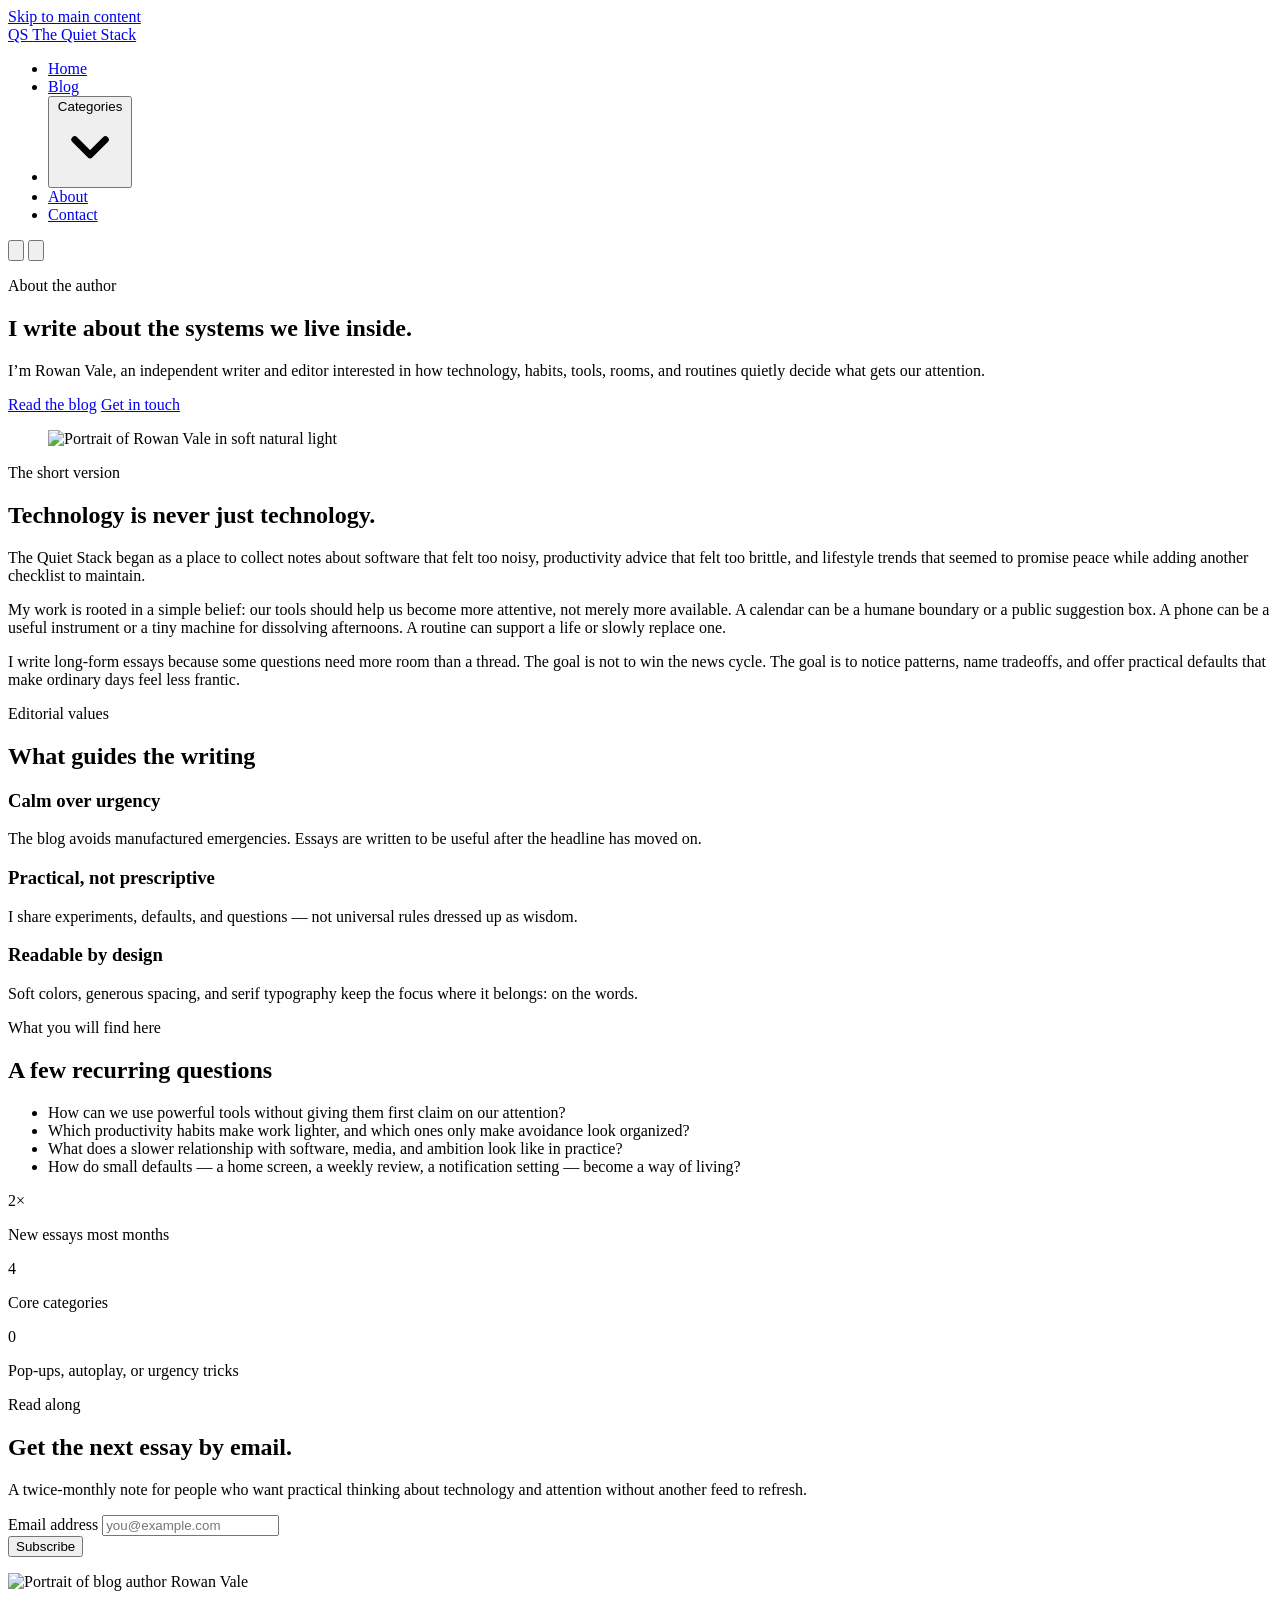
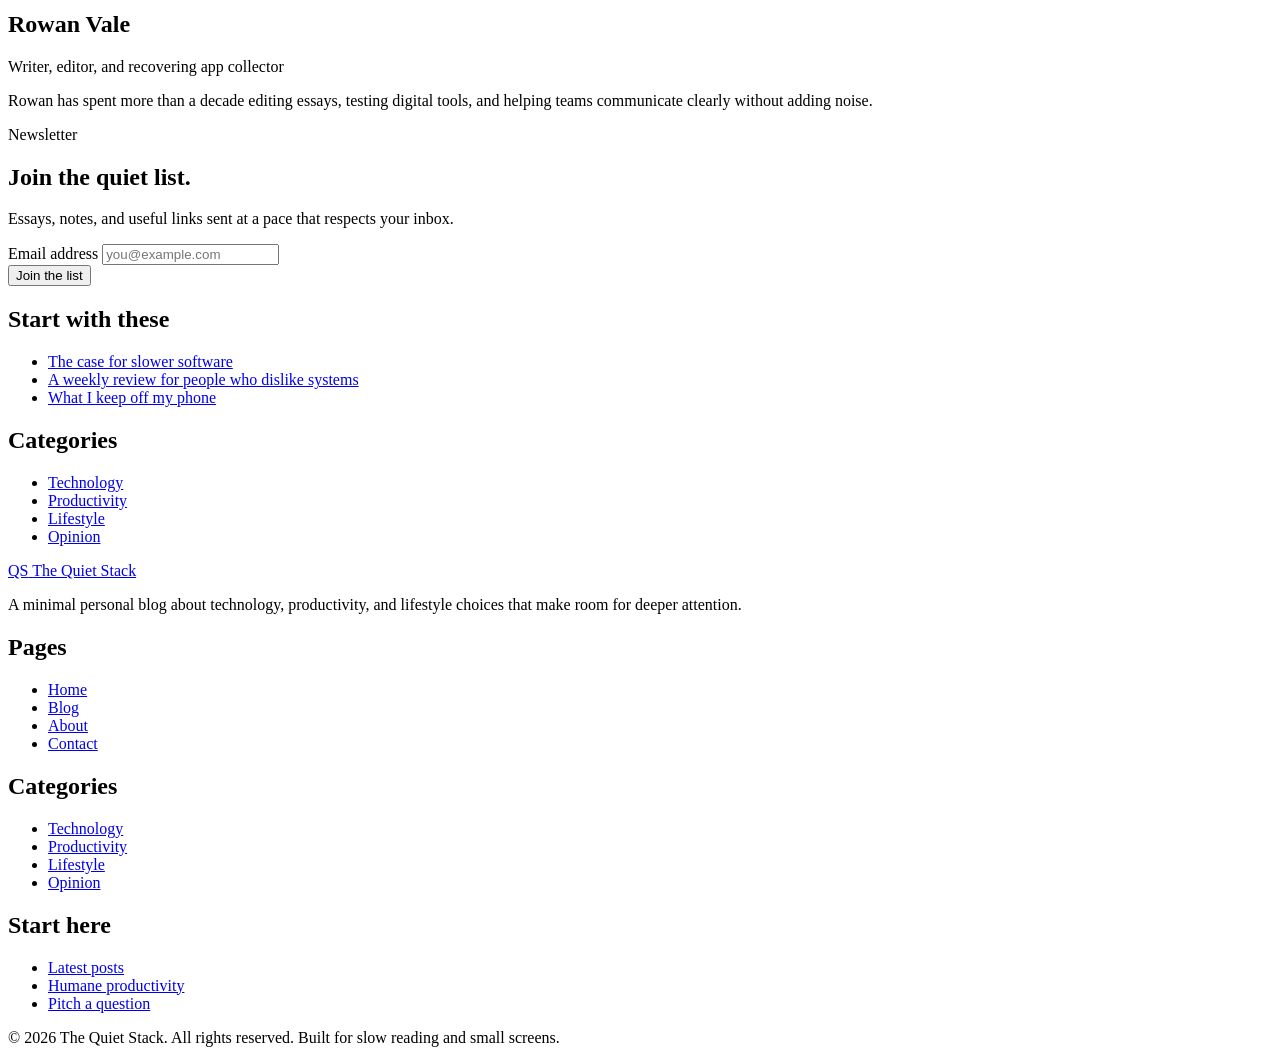
==== commit c38225ab: "Publish: prefix root-relative paths with /klar-site-16 for GitHub Pages" ====
--- a/about.html
+++ b/about.html
@@ -1,12 +1,10 @@
-<!DOCTYPE html>
-<html lang="en">
-<head>
+<!DOCTYPE html><html lang="en"><head>
   <meta charset="utf-8">
   <meta name="viewport" content="width=device-width, initial-scale=1">
   <title>About — The Quiet Stack</title>
   <meta name="description" content="Meet Rowan Vale, the writer behind The Quiet Stack, a personal blog about calm technology, humane productivity, and intentional living.">
-  <link rel="stylesheet" href="/style.css">
-  <script src="/script.js" defer></script>
+  <link rel="stylesheet" href="/klar-site-16/style.css">
+  <script src="/klar-site-16/script.js" defer=""></script>
 </head>
 <body>
   <a class="skip-link" href="#main">Skip to main content</a>
@@ -23,13 +21,13 @@
           <li><a class="nav-link" href="index.html">Home</a></li>
           <li><a class="nav-link" href="blog.html">Blog</a></li>
           <li class="dropdown">
-            <button class="dropdown-toggle" type="button" aria-expanded="false" aria-controls="categories-menu" data-dropdown-toggle>
+            <button class="dropdown-toggle" type="button" aria-expanded="false" aria-controls="categories-menu" data-dropdown-toggle="">
               Categories
               <svg class="dropdown-icon" viewBox="0 0 20 20" aria-hidden="true">
                 <path d="M5.5 7.5 10 12l4.5-4.5" fill="none" stroke="currentColor" stroke-width="2" stroke-linecap="round" stroke-linejoin="round"></path>
               </svg>
             </button>
-            <ul class="dropdown-menu" id="categories-menu" hidden>
+            <ul class="dropdown-menu" id="categories-menu" hidden="">
               <li><a href="blog.html?category=technology">Technology</a></li>
               <li><a href="blog.html?category=productivity">Productivity</a></li>
               <li><a href="blog.html?category=lifestyle">Lifestyle</a></li>
@@ -42,12 +40,12 @@
       </nav>
 
       <div class="header-actions">
-        <button class="theme-toggle" type="button" aria-label="Toggle dark theme" data-theme-toggle>
+        <button class="theme-toggle" type="button" aria-label="Toggle dark theme" data-theme-toggle="">
           <svg viewBox="0 0 24 24" aria-hidden="true">
             <path d="M12 3a1 1 0 0 1 1 1v1.25a1 1 0 1 1-2 0V4a1 1 0 0 1 1-1Zm0 14.75a5.75 5.75 0 1 0 0-11.5 5.75 5.75 0 0 0 0 11.5Zm8-6.75a1 1 0 0 1 1 1 1 1 0 0 1-1 1h-1.25a1 1 0 1 1 0-2H20ZM5.25 12a1 1 0 0 1-1 1H3a1 1 0 1 1 0-2h1.25a1 1 0 0 1 1 1Zm12.78-7.03a1 1 0 0 1 1.41 1.41l-.88.89a1 1 0 0 1-1.42-1.42l.89-.88ZM6.86 16.73a1 1 0 0 1 0 1.42l-.89.88a1 1 0 0 1-1.41-1.41l.88-.89a1 1 0 0 1 1.42 0Zm12.58.89a1 1 0 0 1-1.41 1.41l-.89-.88a1 1 0 0 1 1.42-1.42l.88.89ZM5.97 4.97l.89.88a1 1 0 0 1-1.42 1.42l-.88-.89a1 1 0 0 1 1.41-1.41Z" fill="currentColor"></path>
           </svg>
         </button>
-        <button class="menu-toggle" type="button" aria-label="Open navigation menu" aria-controls="site-nav" aria-expanded="false" data-menu-toggle>
+        <button class="menu-toggle" type="button" aria-label="Open navigation menu" aria-controls="site-nav" aria-expanded="false" data-menu-toggle="">
           <svg viewBox="0 0 24 24" aria-hidden="true">
             <path d="M4 7h16M4 12h16M4 17h16" fill="none" stroke="currentColor" stroke-width="2" stroke-linecap="round"></path>
           </svg>
@@ -70,7 +68,7 @@
         </div>
 
         <figure class="about-portrait">
-          <img src="https://images.unsplash.com/photo-1500648767791-00dcc994a43e?auto=format&fit=crop&w=900&q=80" alt="Portrait of Rowan Vale in soft natural light">
+          <img src="https://images.unsplash.com/photo-1500648767791-00dcc994a43e?auto=format&amp;fit=crop&amp;w=900&amp;q=80" alt="Portrait of Rowan Vale in soft natural light">
         </figure>
       </div>
     </section>
@@ -149,10 +147,10 @@
               <h2 id="about-newsletter-title">Get the next essay by email.</h2>
               <p class="muted">A twice-monthly note for people who want practical thinking about technology and attention without another feed to refresh.</p>
             </div>
-            <form class="newsletter-form" data-newsletter-form>
+            <form class="newsletter-form" data-newsletter-form="">
               <div class="form-field">
                 <label for="about-email">Email address</label>
-                <input id="about-email" name="email" type="email" autocomplete="email" placeholder="you@example.com" required>
+                <input id="about-email" name="email" type="email" autocomplete="email" placeholder="you@example.com" required="">
               </div>
               <button class="btn btn-primary" type="submit">Subscribe</button>
               <p class="form-status" role="status" aria-live="polite"></p>
@@ -163,7 +161,7 @@
         <aside class="sidebar" aria-label="About sidebar">
           <section class="author-card" aria-labelledby="author-title">
             <div class="author-profile">
-              <img class="author-avatar" src="https://images.unsplash.com/photo-1500648767791-00dcc994a43e?auto=format&fit=crop&w=240&q=80" alt="Portrait of blog author Rowan Vale">
+              <img class="author-avatar" src="https://images.unsplash.com/photo-1500648767791-00dcc994a43e?auto=format&amp;fit=crop&amp;w=240&amp;q=80" alt="Portrait of blog author Rowan Vale">
               <div>
                 <h2 class="author-name" id="author-title">Rowan Vale</h2>
                 <p class="author-role">Writer, editor, and recovering app collector</p>
@@ -176,10 +174,10 @@
             <p class="section-eyebrow">Newsletter</p>
             <h2 id="sidebar-newsletter-title">Join the quiet list.</h2>
             <p class="muted">Essays, notes, and useful links sent at a pace that respects your inbox.</p>
-            <form class="newsletter-form" data-newsletter-form>
+            <form class="newsletter-form" data-newsletter-form="">
               <div class="form-field">
                 <label for="sidebar-email">Email address</label>
-                <input id="sidebar-email" name="email" type="email" autocomplete="email" placeholder="you@example.com" required>
+                <input id="sidebar-email" name="email" type="email" autocomplete="email" placeholder="you@example.com" required="">
               </div>
               <button class="btn btn-primary" type="submit">Join the list</button>
               <p class="form-status" role="status" aria-live="polite"></p>
@@ -251,10 +249,11 @@
       </div>
 
       <div class="footer-bottom">
-        <span>&copy; 2026 The Quiet Stack. All rights reserved.</span>
+        <span>© 2026 The Quiet Stack. All rights reserved.</span>
         <span>Built for slow reading and small screens.</span>
       </div>
     </div>
   </footer>
-</body>
-</html>
+
+
+</body></html>
